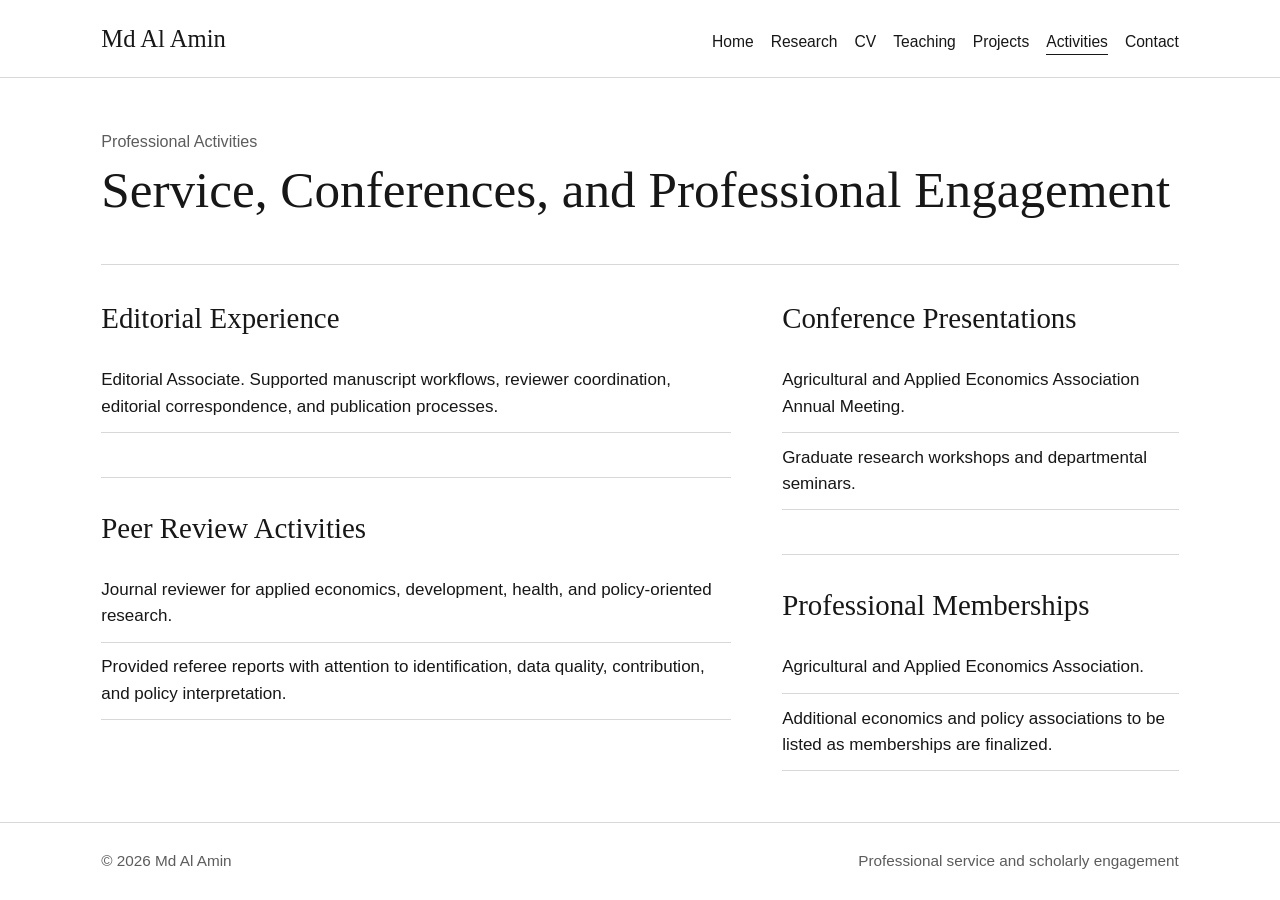
==== activities.html @ e0c68ea3 "Add files via upload" ====
<!doctype html>
<html lang="en">
<head>
  <meta charset="utf-8">
  <meta name="viewport" content="width=device-width, initial-scale=1">
  <title>Professional Activities | Md Al Amin</title>
  <meta name="description" content="Professional activities, editorial work, reviewing, conferences, and memberships for Md Al Amin.">
  <link rel="stylesheet" href="styles.css">
</head>
<body>
  <header class="site-header">
    <div class="topbar">
      <a class="brand" href="index.html">Md Al Amin</a>
      <nav class="nav" aria-label="Primary navigation">
        <a href="index.html">Home</a>
        <a href="research.html">Research</a>
        <a href="cv.html">CV</a>
        <a href="teaching.html">Teaching</a>
        <a href="projects.html">Projects</a>
        <a href="activities.html" aria-current="page">Activities</a>
        <a href="contact.html">Contact</a>
      </nav>
    </div>
  </header>

  <main class="container">
    <p class="eyebrow">Professional Activities</p>
    <h1>Service, Conferences, and Professional Engagement</h1>

    <section class="section grid-two">
      <div>
        <h2>Editorial Experience</h2>
        <ul class="list-plain">
          <li>Editorial Associate. Supported manuscript workflows, reviewer coordination, editorial correspondence, and publication processes.</li>
        </ul>

        <h2 class="section">Peer Review Activities</h2>
        <ul class="list-plain">
          <li>Journal reviewer for applied economics, development, health, and policy-oriented research.</li>
          <li>Provided referee reports with attention to identification, data quality, contribution, and policy interpretation.</li>
        </ul>
      </div>
      <div>
        <h2>Conference Presentations</h2>
        <ul class="list-plain">
          <li>Agricultural and Applied Economics Association Annual Meeting.</li>
          <li>Graduate research workshops and departmental seminars.</li>
        </ul>

        <h2 class="section">Professional Memberships</h2>
        <ul class="list-plain">
          <li>Agricultural and Applied Economics Association.</li>
          <li>Additional economics and policy associations to be listed as memberships are finalized.</li>
        </ul>
      </div>
    </section>
  </main>

  <footer class="site-footer">
    <div class="footer-inner">
      <span>&copy; 2026 Md Al Amin</span>
      <span>Professional service and scholarly engagement</span>
    </div>
  </footer>
</body>
</html>
---- styles.css ----
:root {
  --bg: #ffffff;
  --ink: #171717;
  --muted: #5c5c5c;
  --rule: #d8d8d8;
  --soft: #f6f6f4;
  --accent: #7a1f1f;
  --accent-dark: #4f1515;
  --max: 1120px;
  --serif: Georgia, "Times New Roman", Times, serif;
  --sans: Arial, Helvetica, sans-serif;
}

* {
  box-sizing: border-box;
}

html {
  color: var(--ink);
  background: var(--bg);
  font-size: 17px;
  line-height: 1.55;
  scroll-behavior: smooth;
}

body {
  margin: 0;
  color: var(--ink);
  background: var(--bg);
  font-family: var(--sans);
}

a {
  color: var(--accent-dark);
  text-decoration: underline;
  text-underline-offset: 0.16em;
}

a:hover {
  color: var(--accent);
}

a:focus,
button:focus,
summary:focus,
input:focus,
textarea:focus {
  outline: 3px solid #b7c9df;
  outline-offset: 3px;
}

p {
  margin: 0 0 1rem;
}

.site-header {
  border-bottom: 1px solid var(--rule);
  background: #fff;
}

.topbar {
  max-width: var(--max);
  margin: 0 auto;
  padding: 1.15rem 1.25rem;
  display: flex;
  align-items: baseline;
  justify-content: space-between;
  gap: 2rem;
}

.brand {
  font-family: var(--serif);
  font-size: 1.45rem;
  color: var(--ink);
  text-decoration: none;
}

.nav {
  display: flex;
  gap: 1rem;
  flex-wrap: wrap;
  justify-content: flex-end;
  font-size: 0.92rem;
}

.nav a {
  color: var(--ink);
  text-decoration: none;
  border-bottom: 1px solid transparent;
}

.nav a[aria-current="page"],
.nav a:hover {
  border-bottom-color: var(--ink);
}

.container {
  max-width: var(--max);
  margin: 0 auto;
  padding: 3rem 1.25rem;
}

.hero {
  display: grid;
  grid-template-columns: minmax(220px, 300px) 1fr;
  gap: 3rem;
  align-items: start;
}

.headshot {
  aspect-ratio: 4 / 5;
  background:
    linear-gradient(180deg, rgba(0, 0, 0, 0.03), rgba(0, 0, 0, 0.08)),
    var(--soft);
  border: 1px solid var(--rule);
  display: grid;
  place-items: center;
  color: var(--muted);
  font-family: var(--serif);
  text-align: center;
  padding: 1rem;
}

.eyebrow {
  margin: 0 0 0.35rem;
  color: var(--muted);
  font-size: 0.95rem;
}

h1,
h2,
h3 {
  font-family: var(--serif);
  font-weight: 400;
  line-height: 1.16;
  color: var(--ink);
}

h1 {
  font-size: clamp(2.15rem, 4vw, 3.6rem);
  margin: 0 0 0.75rem;
}

h2 {
  font-size: 1.7rem;
  margin: 0 0 1.15rem;
  padding-top: 0.2rem;
}

h3 {
  font-size: 1.2rem;
  margin: 0 0 0.35rem;
}

.lead {
  font-family: var(--serif);
  font-size: 1.28rem;
  line-height: 1.5;
  max-width: 760px;
}

.interests {
  display: flex;
  flex-wrap: wrap;
  gap: 0.45rem;
  margin: 1.35rem 0 1.55rem;
  padding: 0;
  list-style: none;
}

.interests li {
  border: 1px solid var(--rule);
  padding: 0.28rem 0.55rem;
  font-size: 0.9rem;
  background: #fff;
}

.actions {
  display: flex;
  flex-wrap: wrap;
  gap: 0.7rem;
  margin-top: 1.35rem;
}

.button {
  display: inline-block;
  border: 1px solid var(--ink);
  color: var(--ink);
  background: #fff;
  text-decoration: none;
  padding: 0.55rem 0.78rem;
  font-size: 0.94rem;
}

.button.primary {
  background: var(--ink);
  color: #fff;
}

.button:hover {
  background: var(--soft);
  color: var(--ink);
}

.button.primary:hover {
  background: var(--accent-dark);
  color: #fff;
}

.section {
  border-top: 1px solid var(--rule);
  padding-top: 2rem;
  margin-top: 2.6rem;
}

.grid-two {
  display: grid;
  grid-template-columns: 1.35fr 0.85fr;
  gap: 3rem;
}

.list-plain {
  margin: 0;
  padding: 0;
  list-style: none;
}

.list-plain li {
  padding: 0.7rem 0;
  border-bottom: 1px solid var(--rule);
}

.meta {
  color: var(--muted);
  font-size: 0.93rem;
}

.paper,
.project,
.cv-entry {
  padding: 1.25rem 0;
  border-bottom: 1px solid var(--rule);
}

.paper:first-of-type,
.project:first-of-type,
.cv-entry:first-of-type {
  padding-top: 0;
}

.paper-title {
  font-family: var(--serif);
  font-size: 1.2rem;
  margin: 0 0 0.25rem;
}

.paper-actions {
  display: flex;
  flex-wrap: wrap;
  gap: 0.7rem;
  margin-top: 0.85rem;
  align-items: center;
}

details {
  margin-top: 0.75rem;
}

summary {
  cursor: pointer;
  color: var(--accent-dark);
  width: fit-content;
}

.citation {
  margin-top: 0.75rem;
  padding: 0.75rem;
  background: var(--soft);
  border-left: 3px solid var(--rule);
  font-size: 0.9rem;
}

.metrics {
  display: grid;
  grid-template-columns: repeat(3, 1fr);
  gap: 1rem;
  margin-top: 1rem;
}

.metric {
  border-top: 2px solid var(--ink);
  padding-top: 0.7rem;
}

.metric strong {
  display: block;
  font-family: var(--serif);
  font-size: 1.6rem;
  font-weight: 400;
}

.form {
  max-width: 720px;
}

label {
  display: block;
  font-weight: 700;
  margin: 1rem 0 0.3rem;
}

input,
textarea {
  width: 100%;
  border: 1px solid var(--rule);
  padding: 0.65rem;
  font: inherit;
  color: var(--ink);
  background: #fff;
}

textarea {
  min-height: 150px;
}

.site-footer {
  border-top: 1px solid var(--rule);
  color: var(--muted);
  font-size: 0.9rem;
}

.footer-inner {
  max-width: var(--max);
  margin: 0 auto;
  padding: 1.5rem 1.25rem;
  display: flex;
  justify-content: space-between;
  gap: 1rem;
  flex-wrap: wrap;
}

@media (max-width: 780px) {
  html {
    font-size: 16px;
  }

  .topbar,
  .hero,
  .grid-two {
    display: block;
  }

  .brand {
    display: inline-block;
    margin-bottom: 0.75rem;
  }

  .nav {
    justify-content: flex-start;
    gap: 0.75rem;
  }

  .headshot {
    max-width: 280px;
    margin-bottom: 1.5rem;
  }

  .metrics {
    grid-template-columns: 1fr;
  }
}

@media print {
  .site-header,
  .site-footer,
  .actions,
  .button {
    display: none;
  }

  .container {
    padding: 0;
  }
}
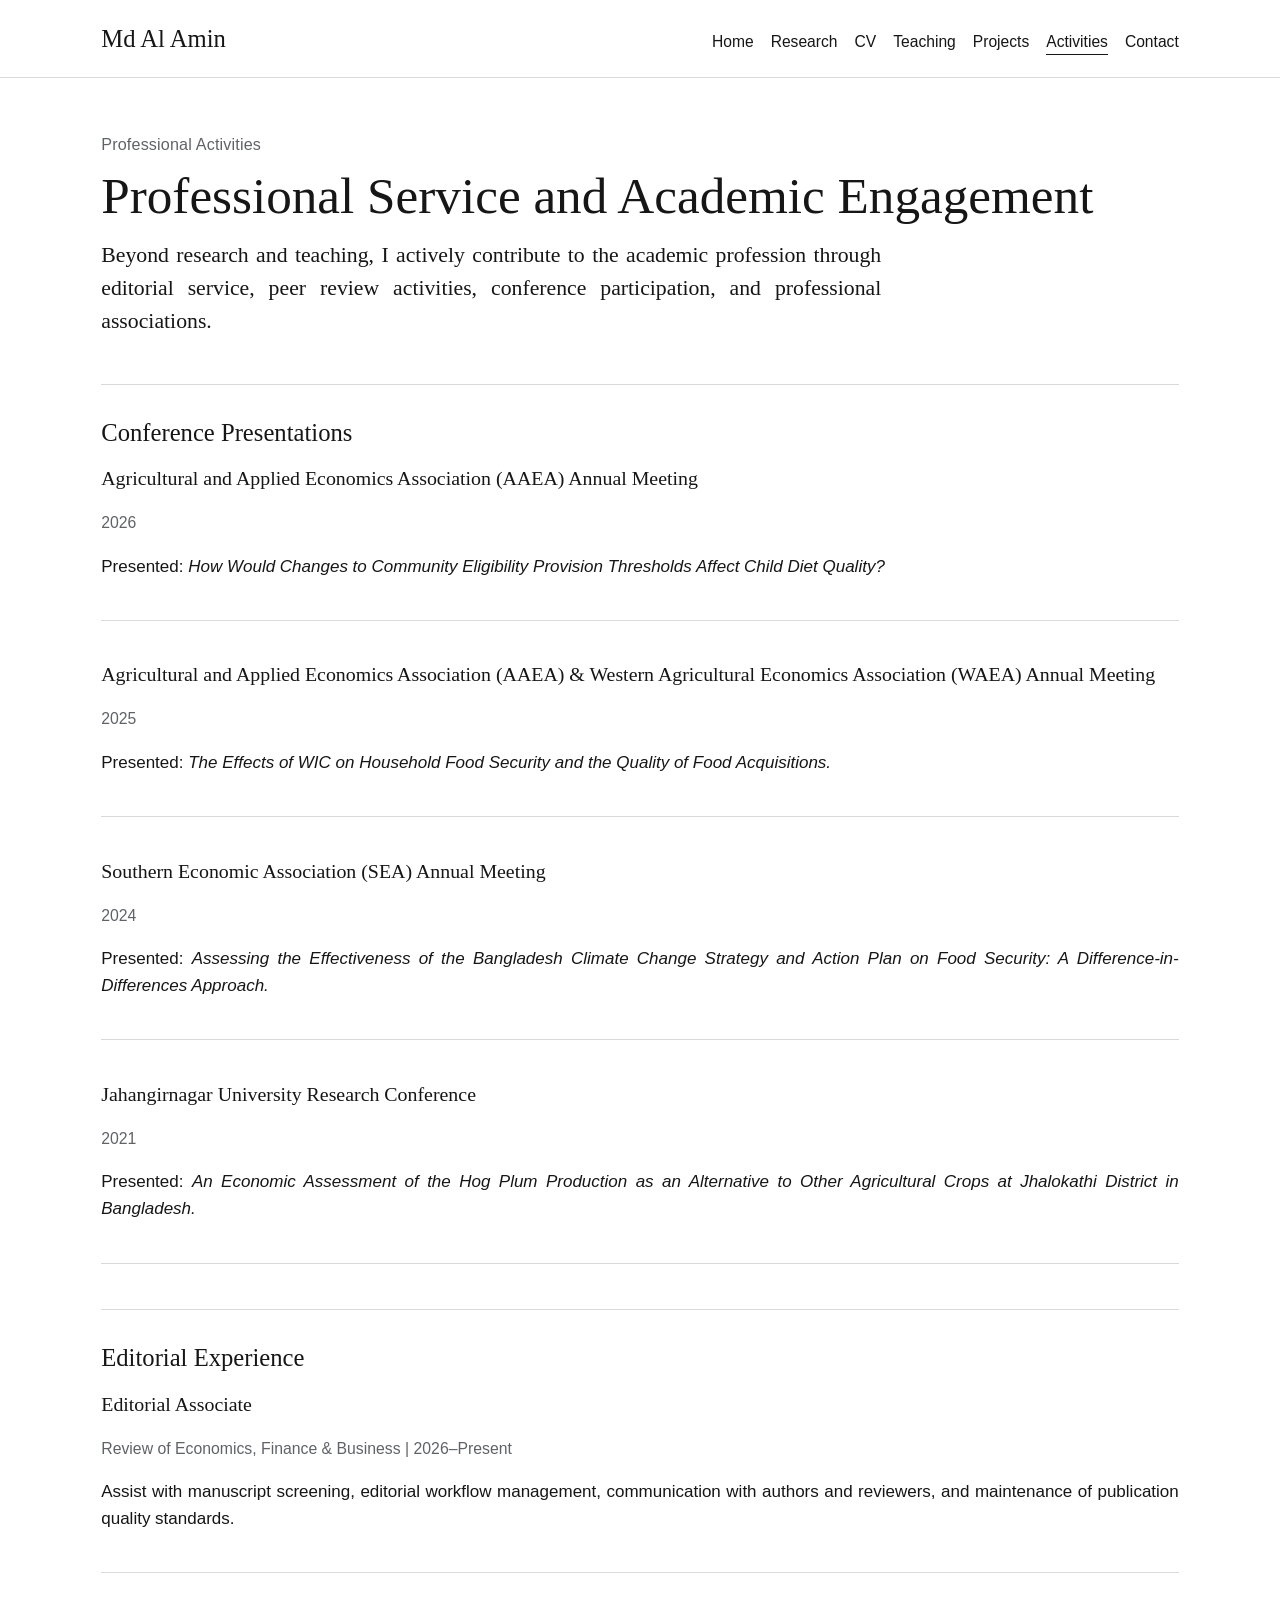
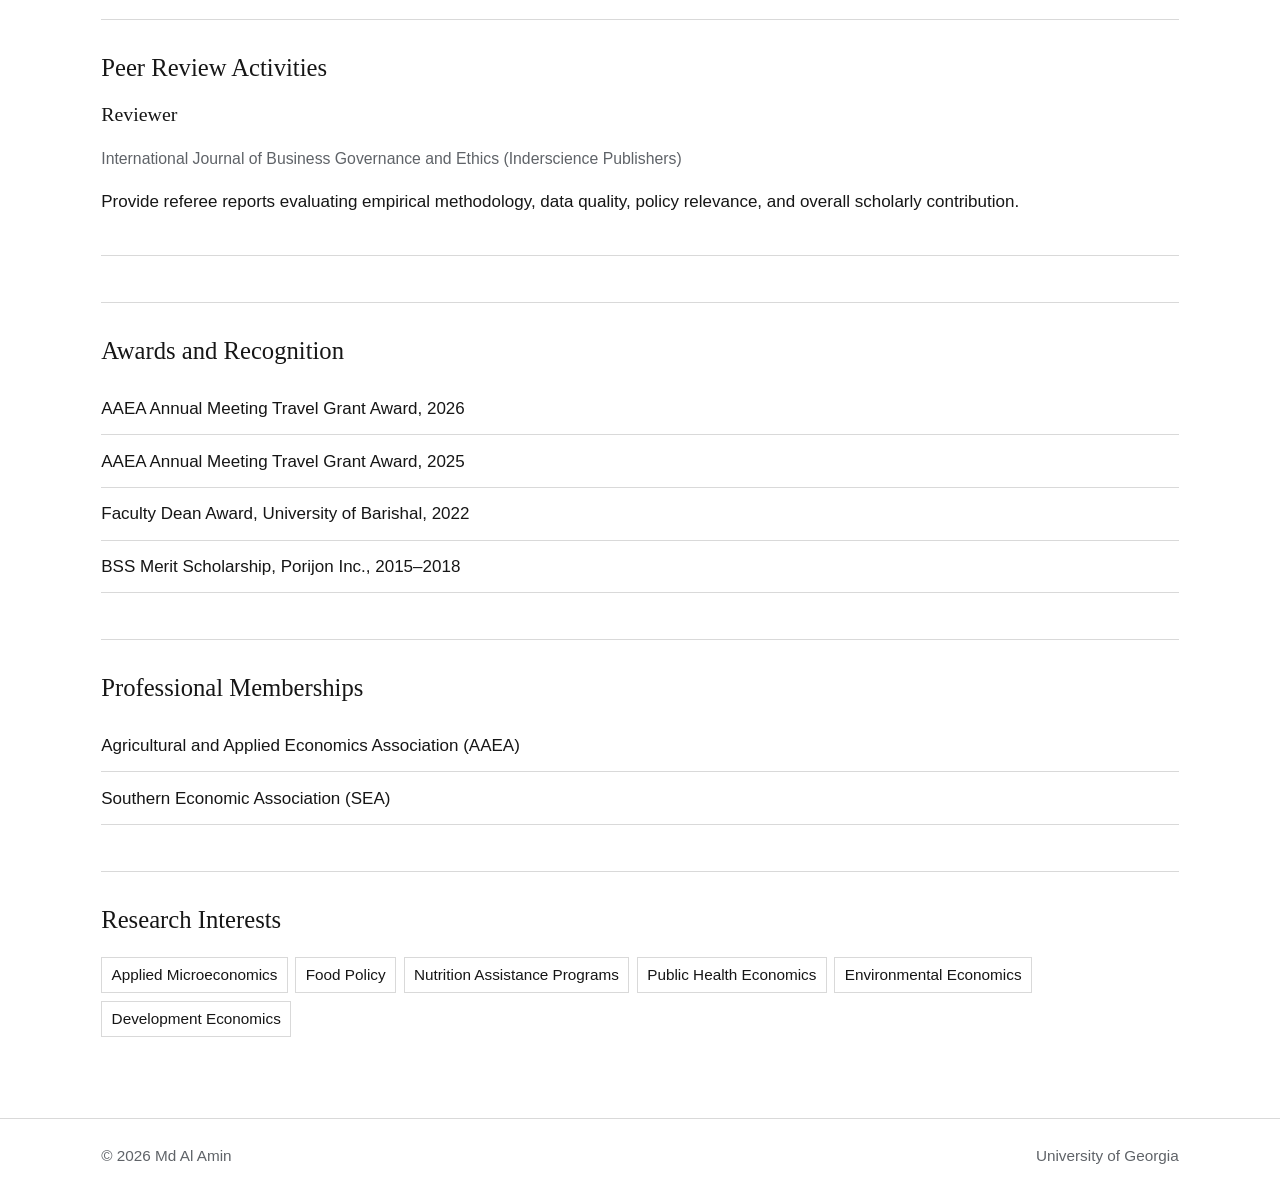
==== commit 7b31699c: "activities.html" ====
--- a/activities.html
+++ b/activities.html
@@ -4,9 +4,10 @@
   <meta charset="utf-8">
   <meta name="viewport" content="width=device-width, initial-scale=1">
   <title>Professional Activities | Md Al Amin</title>
-  <meta name="description" content="Professional activities, editorial work, reviewing, conferences, and memberships for Md Al Amin.">
+  <meta name="description" content="Professional activities, editorial service, peer review, conference presentations, awards, and professional memberships of Md Al Amin.">
   <link rel="stylesheet" href="styles.css">
 </head>
+
 <body>
   <header class="site-header">
     <div class="topbar">
@@ -24,42 +25,119 @@
   </header>
 
   <main class="container">
+
     <p class="eyebrow">Professional Activities</p>
-    <h1>Service, Conferences, and Professional Engagement</h1>
+    <h1>Professional Service and Academic Engagement</h1>
 
-    <section class="section grid-two">
-      <div>
-        <h2>Editorial Experience</h2>
-        <ul class="list-plain">
-          <li>Editorial Associate. Supported manuscript workflows, reviewer coordination, editorial correspondence, and publication processes.</li>
-        </ul>
+    <p class="lead">
+      Beyond research and teaching, I actively contribute to the academic profession through
+      editorial service, peer review activities, conference participation, and professional associations.
+    </p>
 
-        <h2 class="section">Peer Review Activities</h2>
-        <ul class="list-plain">
-          <li>Journal reviewer for applied economics, development, health, and policy-oriented research.</li>
-          <li>Provided referee reports with attention to identification, data quality, contribution, and policy interpretation.</li>
-        </ul>
-      </div>
-      <div>
-        <h2>Conference Presentations</h2>
-        <ul class="list-plain">
-          <li>Agricultural and Applied Economics Association Annual Meeting.</li>
-          <li>Graduate research workshops and departmental seminars.</li>
-        </ul>
+    <section class="section">
+      <h2>Conference Presentations</h2>
 
-        <h2 class="section">Professional Memberships</h2>
-        <ul class="list-plain">
-          <li>Agricultural and Applied Economics Association.</li>
-          <li>Additional economics and policy associations to be listed as memberships are finalized.</li>
-        </ul>
-      </div>
+      <article class="cv-entry">
+        <h3>Agricultural and Applied Economics Association (AAEA) Annual Meeting</h3>
+        <p class="meta">2026</p>
+        <p>
+          Presented: <em>How Would Changes to Community Eligibility Provision Thresholds Affect Child Diet Quality?</em>
+        </p>
+      </article>
+
+      <article class="cv-entry">
+        <h3>Agricultural and Applied Economics Association (AAEA) & Western Agricultural Economics Association (WAEA) Annual Meeting</h3>
+        <p class="meta">2025</p>
+        <p>
+          Presented: <em>The Effects of WIC on Household Food Security and the Quality of Food Acquisitions.</em>
+        </p>
+      </article>
+
+      <article class="cv-entry">
+        <h3>Southern Economic Association (SEA) Annual Meeting</h3>
+        <p class="meta">2024</p>
+        <p>
+          Presented: <em>Assessing the Effectiveness of the Bangladesh Climate Change Strategy and Action Plan on Food Security:
+          A Difference-in-Differences Approach.</em>
+        </p>
+      </article>
+
+      <article class="cv-entry">
+        <h3>Jahangirnagar University Research Conference</h3>
+        <p class="meta">2021</p>
+        <p>
+          Presented: <em>An Economic Assessment of the Hog Plum Production as an Alternative to Other Agricultural Crops at Jhalokathi District in Bangladesh.</em>
+        </p>
+      </article>
     </section>
+
+    <section class="section">
+      <h2>Editorial Experience</h2>
+
+      <article class="cv-entry">
+        <h3>Editorial Associate</h3>
+        <p class="meta">Review of Economics, Finance &amp; Business | 2026–Present</p>
+
+        <p>
+          Assist with manuscript screening, editorial workflow management,
+          communication with authors and reviewers, and maintenance of publication quality standards.
+        </p>
+      </article>
+    </section>
+
+    <section class="section">
+      <h2>Peer Review Activities</h2>
+
+      <article class="cv-entry">
+        <h3>Reviewer</h3>
+        <p class="meta">International Journal of Business Governance and Ethics (Inderscience Publishers)</p>
+
+        <p>
+          Provide referee reports evaluating empirical methodology, data quality,
+          policy relevance, and overall scholarly contribution.
+        </p>
+      </article>
+    </section>
+
+    <section class="section">
+      <h2>Awards and Recognition</h2>
+
+      <ul class="list-plain">
+        <li>AAEA Annual Meeting Travel Grant Award, 2026</li>
+        <li>AAEA Annual Meeting Travel Grant Award, 2025</li>
+        <li>Faculty Dean Award, University of Barishal, 2022</li>
+        <li>BSS Merit Scholarship, Porijon Inc., 2015–2018</li>
+      </ul>
+    </section>
+
+    <section class="section">
+      <h2>Professional Memberships</h2>
+
+      <ul class="list-plain">
+        <li>Agricultural and Applied Economics Association (AAEA)</li>
+        <li>Southern Economic Association (SEA)</li>
+      </ul>
+    </section>
+
+    <section class="section">
+      <h2>Research Interests</h2>
+
+      <ul class="interests">
+        <li>Applied Microeconomics</li>
+        <li>Food Policy</li>
+        <li>Nutrition Assistance Programs</li>
+        <li>Public Health Economics</li>
+        <li>Environmental Economics</li>
+        <li>Development Economics</li>
+      </ul>
+    </section>
+
   </main>
 
   <footer class="site-footer">
     <div class="footer-inner">
       <span>&copy; 2026 Md Al Amin</span>
-      <span>Professional service and scholarly engagement</span>
+      <span>University of Georgia</span>
     </div>
   </footer>
 </body>
--- a/styles.css
+++ b/styles.css
@@ -1,11 +1,11 @@
 :root {
   --bg: #ffffff;
-  --ink: #171717;
-  --muted: #5c5c5c;
-  --rule: #d8d8d8;
-  --soft: #f6f6f4;
-  --accent: #7a1f1f;
-  --accent-dark: #4f1515;
+  --ink: #161616;
+  --muted: #5f6368;
+  --rule: #d9d9d9;
+  --soft: #f7f7f5;
+  --accent: #6f1d1b;
+  --accent-dark: #3f1110;
   --max: 1120px;
   --serif: Georgia, "Times New Roman", Times, serif;
   --sans: Arial, Helvetica, sans-serif;
@@ -19,7 +19,7 @@
   color: var(--ink);
   background: var(--bg);
   font-size: 17px;
-  line-height: 1.55;
+  line-height: 1.6;
   scroll-behavior: smooth;
 }
 
@@ -61,7 +61,7 @@
 .topbar {
   max-width: var(--max);
   margin: 0 auto;
-  padding: 1.15rem 1.25rem;
+  padding: 1.1rem 1.25rem;
   display: flex;
   align-items: baseline;
   justify-content: space-between;
@@ -97,34 +97,21 @@
 .container {
   max-width: var(--max);
   margin: 0 auto;
-  padding: 3rem 1.25rem;
+  padding: 3.2rem 1.25rem;
 }
 
 .hero {
   display: grid;
-  grid-template-columns: minmax(220px, 300px) 1fr;
-  gap: 3rem;
+  grid-template-columns: 1.5fr 0.75fr;
+  gap: 3.5rem;
   align-items: start;
 }
 
-.headshot {
-  aspect-ratio: 4 / 5;
-  background:
-    linear-gradient(180deg, rgba(0, 0, 0, 0.03), rgba(0, 0, 0, 0.08)),
-    var(--soft);
-  border: 1px solid var(--rule);
-  display: grid;
-  place-items: center;
-  color: var(--muted);
-  font-family: var(--serif);
-  text-align: center;
-  padding: 1rem;
-}
-
 .eyebrow {
-  margin: 0 0 0.35rem;
+  margin: 0 0 0.45rem;
   color: var(--muted);
   font-size: 0.95rem;
+  letter-spacing: 0.01em;
 }
 
 h1,
@@ -137,26 +124,30 @@
 }
 
 h1 {
-  font-size: clamp(2.15rem, 4vw, 3.6rem);
-  margin: 0 0 0.75rem;
+  font-size: clamp(2.35rem, 4vw, 3.75rem);
+  margin: 0 0 0.8rem;
 }
 
 h2 {
-  font-size: 1.7rem;
-  margin: 0 0 1.15rem;
-  padding-top: 0.2rem;
-}
-
-h3 {
-  font-size: 1.2rem;
-  margin: 0 0 0.35rem;
+  font-size: 1.45rem;
+  margin: 0 0 1rem;
+}
+
+.profile-card h2 {
+  font-size: 1.05rem;
+  margin-top: 1.4rem;
+  margin-bottom: 0.35rem;
+}
+
+.profile-card h2:first-child {
+  margin-top: 0;
 }
 
 .lead {
   font-family: var(--serif);
   font-size: 1.28rem;
-  line-height: 1.5;
-  max-width: 760px;
+  line-height: 1.52;
+  max-width: 780px;
 }
 
 .interests {
@@ -207,15 +198,21 @@
   color: #fff;
 }
 
+.profile-card {
+  border-left: 1px solid var(--rule);
+  padding-left: 1.5rem;
+  color: var(--ink);
+}
+
 .section {
   border-top: 1px solid var(--rule);
   padding-top: 2rem;
-  margin-top: 2.6rem;
+  margin-top: 2.7rem;
 }
 
 .grid-two {
   display: grid;
-  grid-template-columns: 1.35fr 0.85fr;
+  grid-template-columns: 1.25fr 0.9fr;
   gap: 3rem;
 }
 
@@ -226,7 +223,7 @@
 }
 
 .list-plain li {
-  padding: 0.7rem 0;
+  padding: 0.72rem 0;
   border-bottom: 1px solid var(--rule);
 }
 
@@ -238,7 +235,7 @@
 .paper,
 .project,
 .cv-entry {
-  padding: 1.25rem 0;
+  padding: 1.35rem 0;
   border-bottom: 1px solid var(--rule);
 }
 
@@ -250,7 +247,8 @@
 
 .paper-title {
   font-family: var(--serif);
-  font-size: 1.2rem;
+  font-size: 1.23rem;
+  line-height: 1.35;
   margin: 0 0 0.25rem;
 }
 
@@ -260,67 +258,6 @@
   gap: 0.7rem;
   margin-top: 0.85rem;
   align-items: center;
-}
-
-details {
-  margin-top: 0.75rem;
-}
-
-summary {
-  cursor: pointer;
-  color: var(--accent-dark);
-  width: fit-content;
-}
-
-.citation {
-  margin-top: 0.75rem;
-  padding: 0.75rem;
-  background: var(--soft);
-  border-left: 3px solid var(--rule);
-  font-size: 0.9rem;
-}
-
-.metrics {
-  display: grid;
-  grid-template-columns: repeat(3, 1fr);
-  gap: 1rem;
-  margin-top: 1rem;
-}
-
-.metric {
-  border-top: 2px solid var(--ink);
-  padding-top: 0.7rem;
-}
-
-.metric strong {
-  display: block;
-  font-family: var(--serif);
-  font-size: 1.6rem;
-  font-weight: 400;
-}
-
-.form {
-  max-width: 720px;
-}
-
-label {
-  display: block;
-  font-weight: 700;
-  margin: 1rem 0 0.3rem;
-}
-
-input,
-textarea {
-  width: 100%;
-  border: 1px solid var(--rule);
-  padding: 0.65rem;
-  font: inherit;
-  color: var(--ink);
-  background: #fff;
-}
-
-textarea {
-  min-height: 150px;
 }
 
 .site-footer {
@@ -339,7 +276,15 @@
   flex-wrap: wrap;
 }
 
-@media (max-width: 780px) {
+p,
+li,
+.citation,
+details p {
+  text-align: justify;
+  text-justify: inter-word;
+}
+
+@media (max-width: 820px) {
   html {
     font-size: 16px;
   }
@@ -360,13 +305,12 @@
     gap: 0.75rem;
   }
 
-  .headshot {
-    max-width: 280px;
-    margin-bottom: 1.5rem;
-  }
-
-  .metrics {
-    grid-template-columns: 1fr;
+  .profile-card {
+    border-left: 0;
+    border-top: 1px solid var(--rule);
+    padding-left: 0;
+    padding-top: 1.5rem;
+    margin-top: 2rem;
   }
 }
 
